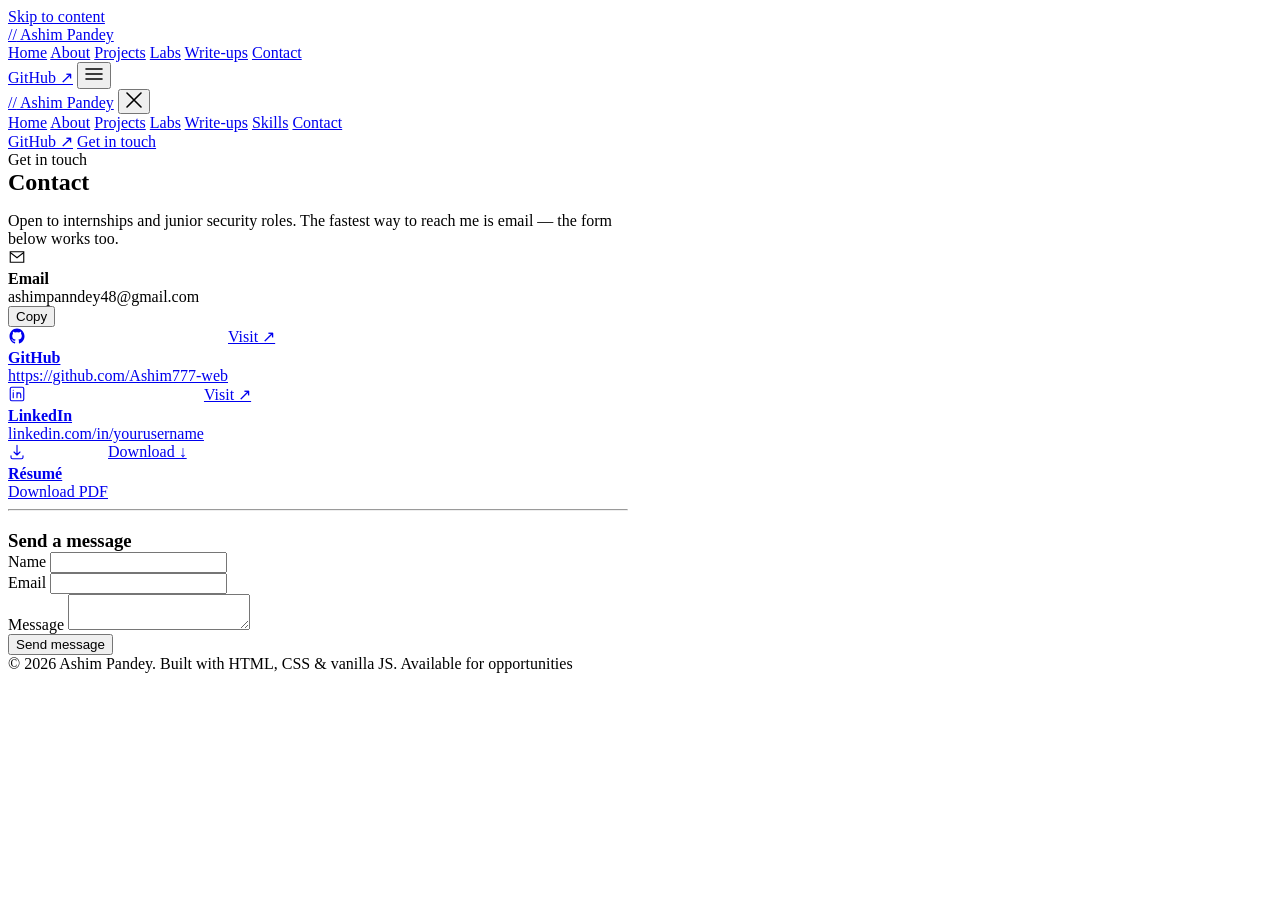
==== contact.html @ a79fdc5e "Add files via upload" ====
<!DOCTYPE html>
<html lang="en">
<head>
<meta charset="UTF-8">
<meta name="viewport" content="width=device-width, initial-scale=1.0">
<title>Contact — Ashim Pandey</title>
<meta name="description" content="Get in touch — email, GitHub, LinkedIn, or send a message directly.">
<link href="https://fonts.googleapis.com/css2?family=Inter:wght@400;500;600;700&family=JetBrains+Mono:wght@400;500;600;700&display=swap" rel="stylesheet">
<link rel="stylesheet" href="css/style.css">
</head>
<body>
<a class="skip-link" href="#main">Skip to content</a>

<header class="navbar">
  <div class="container">
    <a href="index.html" class="brand"><span class="brand-mark">//</span> Ashim Pandey</a>
    <nav class="nav-links" aria-label="Primary">
      <a href="index.html">Home</a>
      <a href="about.html">About</a>
      <a href="projects.html">Projects</a>
      <a href="labs.html">Labs</a>
      <a href="writeups.html">Write-ups</a>
      <a href="contact.html" class="active">Contact</a>
    </nav>
    <div class="nav-right">
      <a class="icon-link nav-cta-desktop" href="https://github.com/Ashim777-web" target="_blank" rel="noopener">GitHub ↗</a>
      <button class="nav-toggle" aria-label="Open menu" aria-expanded="false">
        <svg width="18" height="18" viewBox="0 0 18 18" fill="none"><path d="M1 4H17M1 9H17M1 14H17" stroke="currentColor" stroke-width="1.6" stroke-linecap="round"/></svg>
      </button>
    </div>
  </div>
</header>

<div class="mobile-menu" role="dialog" aria-modal="true" aria-label="Mobile navigation">
  <div class="mobile-menu-top">
    <a href="index.html" class="brand"><span class="brand-mark">//</span> Ashim Pandey</a>
    <button class="mobile-menu-close" aria-label="Close menu">
      <svg width="16" height="16" viewBox="0 0 16 16" fill="none"><path d="M1 1L15 15M15 1L1 15" stroke="currentColor" stroke-width="1.6" stroke-linecap="round"/></svg>
    </button>
  </div>
  <nav aria-label="Mobile primary">
    <a href="index.html">Home</a>
    <a href="about.html">About</a>
    <a href="projects.html">Projects</a>
    <a href="labs.html">Labs</a>
    <a href="writeups.html">Write-ups</a>
    <a href="skills.html">Skills</a>
    <a href="contact.html">Contact</a>
  </nav>
  <div class="mobile-menu-footer">
    <a class="btn btn-secondary btn-full" href="https://github.com/Ashim777-web" target="_blank" rel="noopener">GitHub ↗</a>
    <a class="btn btn-primary btn-full" href="contact.html">Get in touch</a>
  </div>
</div>

<main id="main">
  <section class="section" style="padding-top: var(--sp-20);">
    <div class="container" style="max-width: 620px;">
      <span class="mono-label">Get in touch</span>
      <h1 class="h1" style="margin: var(--sp-3) 0 var(--sp-8);">Contact</h1>
      <p class="body-lg" style="margin-bottom: var(--sp-10);">Open to internships and junior security roles. The fastest way to reach me is email — the form below works too.</p>

      <div class="link-card">
        <div class="link-card-left">
          <div class="link-card-icon">
            <svg width="18" height="18" viewBox="0 0 24 24" fill="none"><path d="M3 5H21V19H3V5Z" stroke="currentColor" stroke-width="1.5"/><path d="M3 6L12 13L21 6" stroke="currentColor" stroke-width="1.5"/></svg>
          </div>
          <div>
            <div style="font-weight:600;">Email</div>
            <div class="caption">ashimpanndey48@gmail.com</div>
          </div>
        </div>
        <button class="btn btn-secondary btn-sm" data-copy="ashimpandey48@gmail.com">Copy</button>
      </div>

      <a class="link-card" href="https://github.com/Ashim777-web" target="_blank" rel="noopener" style="display:flex;">
        <div class="link-card-left">
          <div class="link-card-icon">
            <svg width="18" height="18" viewBox="0 0 24 24" fill="none"><path d="M12 2C6.48 2 2 6.58 2 12.25C2 16.78 4.87 20.6 8.84 21.94C9.34 22.03 9.5 21.72 9.5 21.45V19.6C6.73 20.21 6.14 18.4 6.14 18.4C5.68 17.24 5.03 16.93 5.03 16.93C4.12 16.29 5.1 16.3 5.1 16.3C6.1 16.37 6.63 17.34 6.63 17.34C7.5 18.87 8.97 18.43 9.54 18.17C9.63 17.52 9.89 17.08 10.17 16.83C7.95 16.58 5.62 15.71 5.62 11.79C5.62 10.68 6 9.77 6.65 9.06C6.55 8.81 6.2 7.76 6.75 6.35C6.75 6.35 7.6 6.08 9.5 7.39C10.29 7.17 11.15 7.06 12 7.06C12.85 7.06 13.71 7.17 14.5 7.39C16.4 6.08 17.25 6.35 17.25 6.35C17.8 7.76 17.45 8.81 17.35 9.06C18 9.77 18.38 10.68 18.38 11.79C18.38 15.72 16.04 16.58 13.81 16.82C14.17 17.13 14.5 17.75 14.5 18.68V21.45C14.5 21.72 14.66 22.04 15.17 21.94C19.14 20.59 22 16.78 22 12.25C22 6.58 17.52 2 12 2Z" fill="currentColor"/></svg>
          </div>
          <div>
            <div style="font-weight:600;">GitHub</div>
            <div class="caption">https://github.com/Ashim777-web</div>
          </div>
        </div>
        <span class="icon-link">Visit ↗</span>
      </a>

      <a class="link-card" href="https://linkedin.com/in/yourusername" target="_blank" rel="noopener" style="display:flex;">
        <div class="link-card-left">
          <div class="link-card-icon">
            <svg width="18" height="18" viewBox="0 0 24 24" fill="none"><rect x="3" y="3" width="18" height="18" rx="2" stroke="currentColor" stroke-width="1.5"/><path d="M7 10V17M7 7V7.01M12 17V13C12 11.5 13 10.5 14.5 10.5C16 10.5 17 11.5 17 13V17M12 10V17" stroke="currentColor" stroke-width="1.5" stroke-linecap="round"/></svg>
          </div>
          <div>
            <div style="font-weight:600;">LinkedIn</div>
            <div class="caption">linkedin.com/in/yourusername</div>
          </div>
        </div>
        <span class="icon-link">Visit ↗</span>
      </a>

      <a class="link-card" href="#" style="display:flex;">
        <div class="link-card-left">
          <div class="link-card-icon">
            <svg width="18" height="18" viewBox="0 0 24 24" fill="none"><path d="M12 3V16M12 16L8 12M12 16L16 12" stroke="currentColor" stroke-width="1.5" stroke-linecap="round" stroke-linejoin="round"/><path d="M4 17V19C4 20.1 4.9 21 6 21H18C19.1 21 20 20.1 20 19V17" stroke="currentColor" stroke-width="1.5" stroke-linecap="round"/></svg>
          </div>
          <div>
            <div style="font-weight:600;">Résumé</div>
            <div class="caption">Download PDF</div>
          </div>
        </div>
        <span class="icon-link">Download ↓</span>
      </a>

      <hr class="divider">

      <h3 style="margin-bottom: var(--sp-6);">Send a message</h3>
      <form>
        <div class="field">
          <label for="name">Name</label>
          <input type="text" id="name" name="name" required>
        </div>
        <div class="field">
          <label for="email">Email</label>
          <input type="email" id="email" name="email" required>
        </div>
        <div class="field">
          <label for="message">Message</label>
          <textarea id="message" name="message" required></textarea>
        </div>
        <button type="submit" class="btn btn-primary btn-full">Send message</button>
      </form>
    </div>
  </section>
</main>

<footer class="footer">
  <div class="container">
    <div class="footer-bottom" style="border-top:none; padding-top:0;">
      <span>© 2026 Ashim Pandey. Built with HTML, CSS &amp; vanilla JS.</span>
      <span class="footer-status"><span class="dot"></span> Available for opportunities</span>
    </div>
  </div>
</footer>

<script src="js/main.js"></script>
</body>
</html>
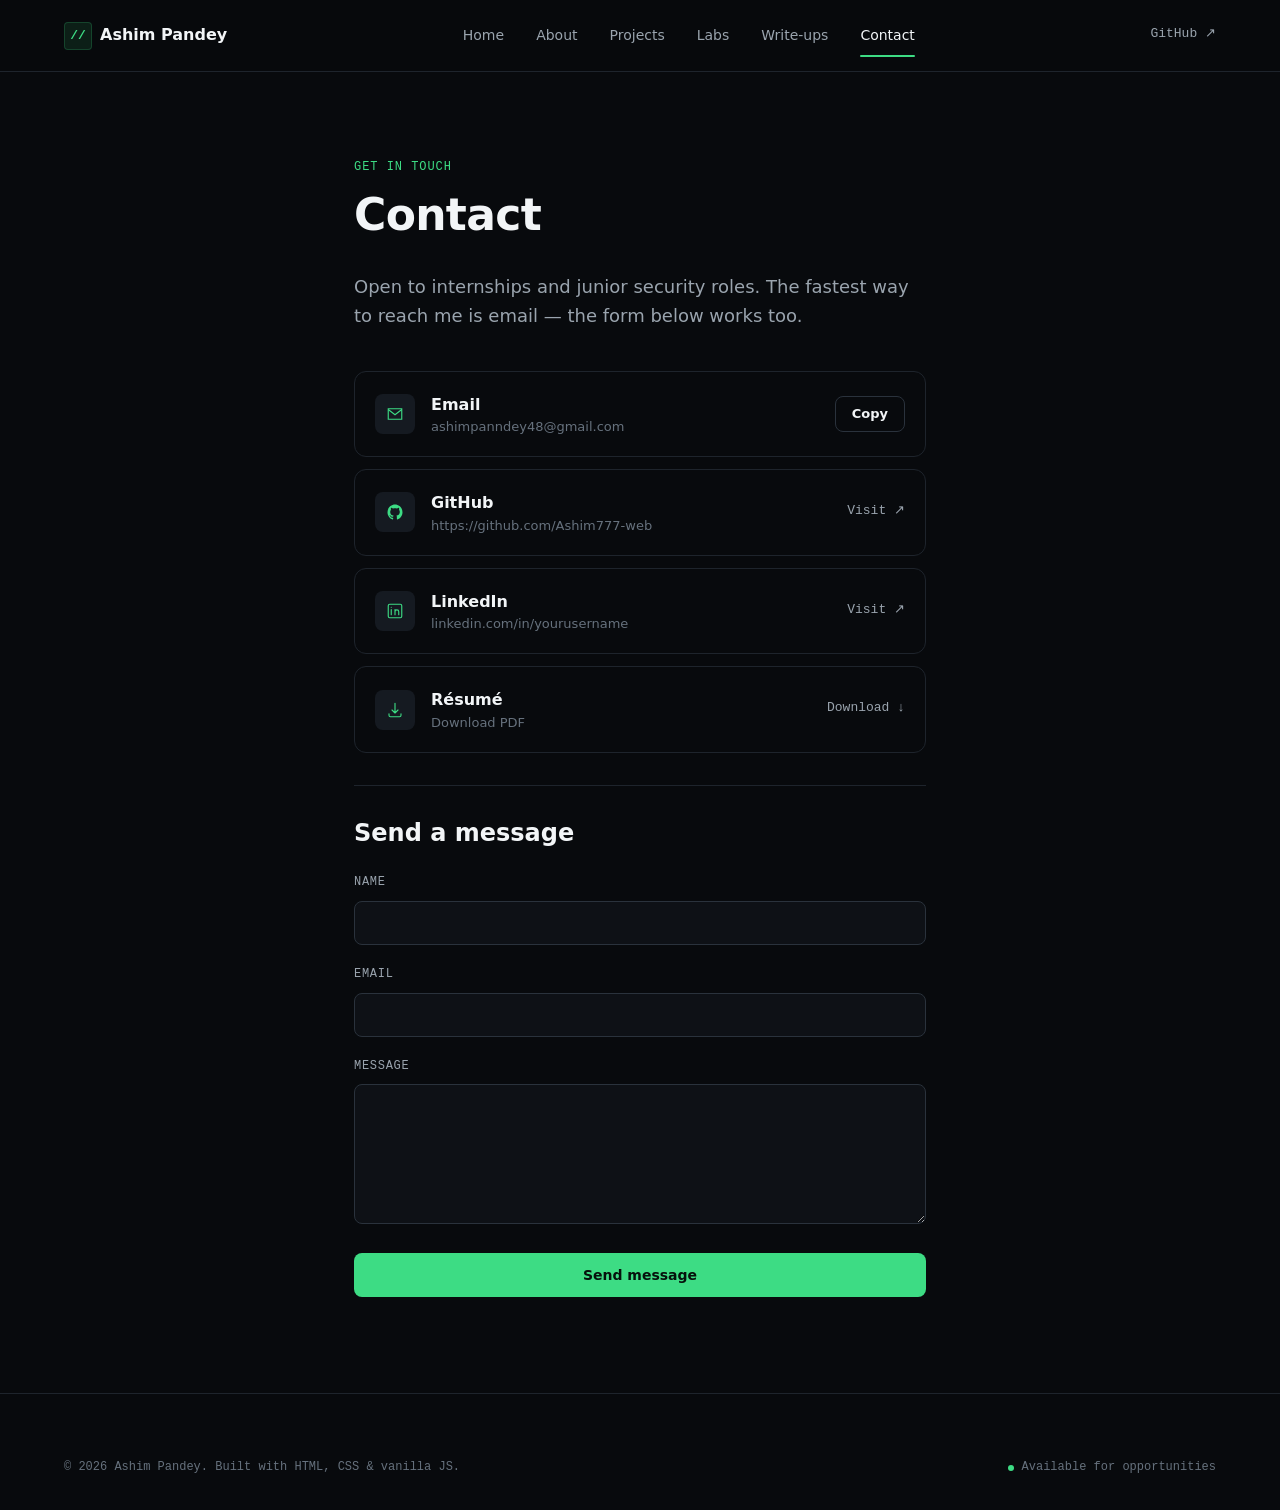
==== commit 3f75faa3: "Update contact.html" ====
--- a/contact.html
+++ b/contact.html
@@ -86,7 +86,7 @@
         <span class="icon-link">Visit ↗</span>
       </a>
 
-      <a class="link-card" href="https://linkedin.com/in/yourusername" target="_blank" rel="noopener" style="display:flex;">
+      <a class="link-card" href="https://linkedin.com/in/ashimpandey24" target="_blank" rel="noopener" style="display:flex;">
         <div class="link-card-left">
           <div class="link-card-icon">
             <svg width="18" height="18" viewBox="0 0 24 24" fill="none"><rect x="3" y="3" width="18" height="18" rx="2" stroke="currentColor" stroke-width="1.5"/><path d="M7 10V17M7 7V7.01M12 17V13C12 11.5 13 10.5 14.5 10.5C16 10.5 17 11.5 17 13V17M12 10V17" stroke="currentColor" stroke-width="1.5" stroke-linecap="round"/></svg>
--- a/css/style.css
+++ b/css/style.css
@@ -0,0 +1,1808 @@
+/* =========================================================
+   DESIGN TOKENS
+   ========================================================= */
+:root {
+  /* Color */
+  --bg-base: #080A0D;
+  --bg-surface: #0E1116;
+  --bg-elevated: #151A21;
+  --bg-overlay: rgba(10,12,16,0.8);
+
+  --text-primary: #F2F5F7;
+  --text-secondary: #9AA4AE;
+  --text-muted: #66717D;
+
+  --border-subtle: #1E242C;
+  --border-default: #2A323C;
+  --border-hover: #3C4552;
+
+  --accent-500: #3DDC84;
+  --accent-400: #5BE89A;
+  --accent-700: #1F9E5C;
+  --accent-a10: rgba(61,220,132,0.10);
+  --accent-a20: rgba(61,220,132,0.20);
+
+  --success: #3DDC84;
+  --warning: #E8B339;
+  --error: #E5484D;
+  --info: #5AB6E8;
+
+  /* Type */
+  --font-sans: 'Inter', 'Segoe UI', system-ui, sans-serif;
+  --font-mono: 'JetBrains Mono', 'IBM Plex Mono', ui-monospace, monospace;
+
+  /* Spacing */
+  --sp-1: 4px; --sp-2: 8px; --sp-3: 12px; --sp-4: 16px; --sp-5: 20px;
+  --sp-6: 24px; --sp-8: 32px; --sp-10: 40px; --sp-12: 48px;
+  --sp-16: 64px; --sp-20: 80px; --sp-24: 96px; --sp-32: 128px;
+
+  /* Radius */
+  --radius-sm: 4px; --radius-md: 8px; --radius-lg: 12px;
+  --radius-xl: 16px; --radius-full: 999px;
+
+  /* Shadow */
+  --shadow-sm: 0 1px 2px rgba(0,0,0,0.4);
+  --shadow-md: 0 4px 12px rgba(0,0,0,0.5);
+  --shadow-lg: 0 12px 32px rgba(0,0,0,0.55);
+  --shadow-glow: 0 0 0 1px var(--accent-a20), 0 0 24px rgba(61,220,132,0.12);
+
+  --ease: cubic-bezier(0.4, 0, 0.2, 1);
+  --container-max: 1200px;
+}
+
+/* =========================================================
+   RESET & BASE
+   ========================================================= */
+*, *::before, *::after { box-sizing: border-box; }
+html { scroll-behavior: smooth; }
+@media (prefers-reduced-motion: reduce) {
+  html { scroll-behavior: auto; }
+  *, *::before, *::after { animation-duration: 0.001ms !important; animation-iteration-count: 1 !important; transition-duration: 0.001ms !important; }
+}
+body {
+  margin: 0;
+  background: var(--bg-base);
+  color: var(--text-primary);
+  font-family: var(--font-sans);
+  font-size: 16px;
+  line-height: 1.65;
+  -webkit-font-smoothing: antialiased;
+}
+img { max-width: 100%; display: block; }
+a { color: inherit; text-decoration: none; }
+ul { list-style: none; margin: 0; padding: 0; }
+button { font-family: inherit; cursor: pointer; }
+h1, h2, h3, h4, p { margin: 0; }
+
+::selection { background: var(--accent-a20); color: var(--text-primary); }
+
+:focus-visible {
+  outline: 2px solid var(--accent-500);
+  outline-offset: 2px;
+  border-radius: 2px;
+}
+
+.skip-link {
+  position: absolute; left: -999px; top: 0; z-index: 200;
+  background: var(--accent-500); color: var(--bg-base);
+  padding: var(--sp-3) var(--sp-4); border-radius: var(--radius-md);
+  font-weight: 600;
+}
+.skip-link:focus { left: var(--sp-4); top: var(--sp-4); }
+
+/* =========================================================
+   TYPE SCALE
+   ========================================================= */
+.display { font-size: 64px; font-weight: 700; line-height: 1.05; letter-spacing: -0.02em; }
+h1, .h1 { font-size: 44px; font-weight: 700; line-height: 1.15; letter-spacing: -0.015em; }
+h2, .h2 { font-size: 32px; font-weight: 600; line-height: 1.2; letter-spacing: -0.01em; }
+h3, .h3 { font-size: 24px; font-weight: 600; line-height: 1.3; }
+h4, .h4 { font-size: 18px; font-weight: 600; line-height: 1.4; }
+.body-lg { font-size: 18px; line-height: 1.6; color: var(--text-secondary); }
+.body-sm { font-size: 14px; line-height: 1.6; color: var(--text-secondary); }
+.caption { font-size: 13px; font-weight: 500; line-height: 1.4; color: var(--text-muted); }
+.mono-label {
+  font-family: var(--font-mono); font-size: 12px; font-weight: 500;
+  text-transform: uppercase; letter-spacing: 0.08em; color: var(--accent-500);
+}
+code, pre, .mono { font-family: var(--font-mono); }
+
+@media (max-width: 768px) {
+  .display { font-size: 40px; }
+  h1, .h1 { font-size: 30px; }
+  h2, .h2 { font-size: 24px; }
+  h3, .h3 { font-size: 20px; }
+}
+@media (max-width: 480px) {
+  .display { font-size: 34px; }
+  h1, .h1 { font-size: 28px; }
+}
+
+/* =========================================================
+   LAYOUT
+   ========================================================= */
+.container {
+  max-width: var(--container-max);
+  margin: 0 auto;
+  padding: 0 var(--sp-6);
+}
+@media (max-width: 768px) { .container { padding: 0 var(--sp-5); } }
+
+.section { padding: var(--sp-24) 0; }
+@media (max-width: 768px) { .section { padding: var(--sp-12) 0; } }
+
+.section-head { margin-bottom: var(--sp-8); max-width: 640px; }
+.section-head .mono-label { display: inline-flex; align-items: center; gap: var(--sp-2); margin-bottom: var(--sp-3); }
+.section-head h2 { margin-bottom: var(--sp-3); }
+.section-head-row { display: flex; align-items: flex-end; justify-content: space-between; gap: var(--sp-6); flex-wrap: wrap; }
+
+.dot { width: 6px; height: 6px; border-radius: 50%; background: var(--accent-500); display: inline-block; }
+.dot.warning { background: var(--warning); }
+.dot.error { background: var(--error); }
+.dot.muted { background: var(--text-muted); }
+
+.grid-bg {
+  background-image:
+    linear-gradient(rgba(242,245,247,0.035) 1px, transparent 1px),
+    linear-gradient(90deg, rgba(242,245,247,0.035) 1px, transparent 1px);
+  background-size: 32px 32px;
+}
+
+/* =========================================================
+   NAVBAR
+   ========================================================= */
+.navbar {
+  position: sticky; top: 0; z-index: 100;
+  height: 72px; display: flex; align-items: center;
+  background: rgba(8,10,13,0.85); backdrop-filter: blur(12px);
+  border-bottom: 1px solid var(--border-subtle);
+}
+.navbar .container { display: flex; align-items: center; justify-content: space-between; width: 100%; }
+.brand { display: flex; align-items: center; gap: var(--sp-2); font-weight: 700; font-size: 16px; }
+.brand-mark {
+  width: 28px; height: 28px; border: 1px solid var(--accent-a20); border-radius: var(--radius-sm);
+  display: flex; align-items: center; justify-content: center;
+  color: var(--accent-500); font-family: var(--font-mono); font-size: 13px; font-weight: 700;
+  background: var(--accent-a10);
+}
+.nav-links { display: flex; align-items: center; gap: var(--sp-8); }
+.nav-links a {
+  font-size: 14px; color: var(--text-secondary); position: relative; padding: var(--sp-2) 0;
+  transition: color 150ms var(--ease);
+}
+.nav-links a:hover { color: var(--text-primary); }
+.nav-links a.active { color: var(--text-primary); }
+.nav-links a.active::after {
+  content: ""; position: absolute; left: 0; bottom: -2px; width: 100%; height: 2px;
+  background: var(--accent-500); border-radius: 2px;
+}
+.nav-right { display: flex; align-items: center; gap: var(--sp-4); }
+.nav-toggle { display: none; }
+
+@media (max-width: 900px) {
+  .nav-links { display: none; }
+  .nav-toggle {
+    display: flex; align-items: center; justify-content: center;
+    width: 40px; height: 40px; background: none; border: 1px solid var(--border-subtle);
+    border-radius: var(--radius-md); color: var(--text-primary);
+  }
+  .nav-cta-desktop { display: none; }
+}
+
+.mobile-menu {
+  position: fixed; inset: 0; z-index: 150; background: var(--bg-base);
+  display: none; flex-direction: column; padding: var(--sp-6);
+}
+.mobile-menu.open { display: flex; }
+.mobile-menu-top { display: flex; justify-content: space-between; align-items: center; margin-bottom: var(--sp-10); height: 40px; }
+.mobile-menu-close { background: none; border: 1px solid var(--border-subtle); border-radius: var(--radius-md); width: 40px; height: 40px; color: var(--text-primary); }
+.mobile-menu a {
+  display: block; font-size: 24px; font-weight: 600; padding: var(--sp-4) 0;
+  border-bottom: 1px solid var(--border-subtle); color: var(--text-primary);
+}
+.mobile-menu-footer { margin-top: auto; display: flex; flex-direction: column; gap: var(--sp-4); padding-top: var(--sp-6); }
+
+/* =========================================================
+   BUTTONS
+   ========================================================= */
+.btn {
+  display: inline-flex; align-items: center; justify-content: center; gap: var(--sp-2);
+  height: 44px; padding: 0 var(--sp-6); border-radius: var(--radius-md);
+  font-size: 14px; font-weight: 600; border: 1px solid transparent;
+  transition: all 150ms var(--ease); white-space: nowrap;
+}
+.btn:active { transform: scale(0.98); }
+.btn-primary { background: var(--accent-500); color: #06110C; }
+.btn-primary:hover { background: var(--accent-400); box-shadow: var(--shadow-glow); }
+.btn-secondary { background: transparent; border-color: var(--border-default); color: var(--text-primary); }
+.btn-secondary:hover { border-color: var(--border-hover); background: var(--bg-elevated); }
+.btn-ghost { background: none; color: var(--text-secondary); height: auto; padding: 0; border-radius: 0; }
+.btn-ghost:hover { color: var(--text-primary); }
+.btn-sm { height: 36px; padding: 0 var(--sp-4); font-size: 13px; }
+.btn-lg { height: 52px; padding: 0 var(--sp-8); font-size: 15px; }
+.btn-full { width: 100%; }
+.btn[disabled] { opacity: 0.4; pointer-events: none; }
+
+.icon-link { display: inline-flex; align-items: center; gap: var(--sp-2); font-family: var(--font-mono); font-size: 13px; color: var(--text-secondary); border-bottom: 1px solid transparent; padding-bottom: 2px; transition: all 150ms var(--ease); }
+.icon-link:hover { color: var(--accent-500); border-color: var(--accent-a20); }
+
+/* =========================================================
+   CARDS
+   ========================================================= */
+.card {
+  background: var(--bg-surface); border: 1px solid var(--border-subtle);
+  border-radius: var(--radius-lg); padding: var(--sp-6);
+  transition: transform 180ms var(--ease), border-color 180ms var(--ease), box-shadow 180ms var(--ease);
+  display: flex; flex-direction: column; height: 100%;
+}
+.card:hover { transform: translateY(-2px); border-color: var(--accent-a20); box-shadow: var(--shadow-md); }
+.card-top-row { display: flex; align-items: center; justify-content: space-between; margin-bottom: var(--sp-3); gap: var(--sp-3); }
+.card h3 { margin-bottom: var(--sp-2); }
+.card-desc { color: var(--text-secondary); font-size: 14px; line-height: 1.6; margin-bottom: var(--sp-4); flex-grow: 1; }
+.card-footer { border-top: 1px solid var(--border-subtle); padding-top: var(--sp-4); margin-top: auto; display: flex; align-items: center; justify-content: space-between; gap: var(--sp-3); flex-wrap: wrap; }
+.card-tags { display: flex; flex-wrap: wrap; gap: var(--sp-2); margin-bottom: var(--sp-2); }
+.card-links { display: flex; gap: var(--sp-4); }
+
+.tag {
+  font-family: var(--font-mono); font-size: 11px; text-transform: uppercase; letter-spacing: 0.04em;
+  color: var(--text-secondary); background: var(--bg-elevated); border: 1px solid var(--border-subtle);
+  border-radius: var(--radius-sm); padding: 3px 8px;
+}
+
+.badge {
+  font-family: var(--font-mono); font-size: 11px; font-weight: 600; text-transform: uppercase; letter-spacing: 0.04em;
+  border-radius: var(--radius-full); padding: 4px 10px; display: inline-flex; align-items: center; gap: 6px;
+  white-space: nowrap;
+}
+.badge::before { content: ""; width: 6px; height: 6px; border-radius: 50%; background: currentColor; }
+.badge-completed { color: var(--success); background: rgba(61,220,132,0.1); }
+.badge-progress { color: var(--warning); background: rgba(232,179,57,0.1); }
+.badge-planned { color: var(--text-muted); background: rgba(102,113,125,0.1); }
+.badge-archived { color: var(--text-muted); background: rgba(102,113,125,0.08); }
+
+.badge-severity-low { color: var(--info); background: rgba(90,182,232,0.1); }
+.badge-severity-med { color: var(--warning); background: rgba(232,179,57,0.1); }
+.badge-severity-high { color: var(--error); background: rgba(229,72,77,0.1); }
+.badge-severity-critical { color: #FF7A80; background: rgba(198,71,76,0.15); }
+
+.grid-3 { display: grid; grid-template-columns: repeat(3, 1fr); gap: var(--sp-6); }
+.grid-4 { display: grid; grid-template-columns: repeat(4, 1fr); gap: var(--sp-6); }
+.grid-2 { display: grid; grid-template-columns: repeat(2, 1fr); gap: var(--sp-6); }
+@media (max-width: 1024px) { .grid-4 { grid-template-columns: repeat(2, 1fr); } .grid-3 { grid-template-columns: repeat(2, 1fr); } }
+@media (max-width: 640px) { .grid-4, .grid-3, .grid-2 { grid-template-columns: 1fr; } }
+
+/* =========================================================
+   FILTERS
+   ========================================================= */
+.filter-bar {
+  display: flex; gap: var(--sp-3); flex-wrap: wrap; margin-bottom: var(--sp-8);
+  overflow-x: auto; padding-bottom: var(--sp-2);
+}
+.filter-pill {
+  background: var(--bg-surface); border: 1px solid var(--border-subtle); color: var(--text-secondary);
+  border-radius: var(--radius-full); padding: var(--sp-2) var(--sp-4); font-size: 13px; font-weight: 500;
+  white-space: nowrap; transition: all 150ms var(--ease); flex-shrink: 0;
+}
+.filter-pill:hover { border-color: var(--border-hover); color: var(--text-primary); }
+.filter-pill.active { background: var(--accent-a10); border-color: var(--accent-a20); color: var(--accent-500); }
+
+.fade-item { transition: opacity 150ms var(--ease); }
+.fade-item.hidden { display: none; }
+
+/* =========================================================
+   TERMINAL / CODE
+   ========================================================= */
+.terminal {
+  background: var(--bg-base); border: 1px solid var(--border-subtle); border-radius: var(--radius-lg);
+  overflow: hidden; font-family: var(--font-mono); font-size: 13px;
+}
+.terminal-bar {
+  background: var(--bg-elevated); padding: var(--sp-3) var(--sp-4); display: flex; align-items: center; gap: var(--sp-2);
+  border-bottom: 1px solid var(--border-subtle);
+}
+.terminal-dot { width: 8px; height: 8px; border-radius: 50%; background: var(--border-hover); }
+.terminal-title { margin-left: var(--sp-2); color: var(--text-muted); font-size: 12px; }
+.terminal-body { padding: var(--sp-5); color: var(--text-secondary); line-height: 1.8; min-height: 120px; }
+.terminal-prompt { color: var(--accent-500); }
+.terminal-cursor { display: inline-block; width: 7px; height: 14px; background: var(--accent-500); vertical-align: middle; animation: blink 1s step-end infinite; }
+@keyframes blink { 50% { opacity: 0; } }
+
+.code-block { background: var(--bg-elevated); border: 1px solid var(--border-subtle); border-radius: var(--radius-md); overflow: hidden; margin: var(--sp-6) 0; }
+.code-block-head { display: flex; justify-content: space-between; align-items: center; padding: var(--sp-2) var(--sp-4); border-bottom: 1px solid var(--border-subtle); }
+.code-block pre { margin: 0; padding: var(--sp-5); overflow-x: auto; font-size: 13px; line-height: 1.7; color: var(--text-secondary); }
+.copy-btn { background: none; border: none; color: var(--text-muted); font-size: 12px; font-family: var(--font-mono); }
+.copy-btn:hover { color: var(--accent-500); }
+
+/* =========================================================
+   PANELS / STATUS PANEL (hero)
+   ========================================================= */
+.panel {
+  background: var(--bg-surface); border: 1px solid var(--border-subtle); border-radius: var(--radius-xl);
+  padding: var(--sp-6); position: relative; box-shadow: var(--shadow-lg);
+}
+.panel-bracket { position: absolute; width: 16px; height: 16px; border-color: var(--accent-a20); }
+.panel-bracket.tl { top: -1px; left: -1px; border-top: 2px solid; border-left: 2px solid; border-top-left-radius: var(--radius-xl); }
+.panel-bracket.br { bottom: -1px; right: -1px; border-bottom: 2px solid; border-right: 2px solid; border-bottom-right-radius: var(--radius-xl); }
+.status-row { display: flex; justify-content: space-between; align-items: center; padding: var(--sp-3) 0; border-bottom: 1px solid var(--border-subtle); font-family: var(--font-mono); font-size: 13px; }
+.status-row:last-child { border-bottom: none; }
+.status-row .label { color: var(--text-muted); }
+.status-row .value { color: var(--text-primary); }
+.status-row .value.ok { color: var(--success); }
+
+/* =========================================================
+   TIMELINE
+   ========================================================= */
+.timeline { display: flex; justify-content: space-between; position: relative; margin-top: var(--sp-16); }
+.timeline::before { content: ""; position: absolute; top: 6px; left: 0; right: 0; height: 1px; background: var(--border-default); }
+.timeline-item { flex: 1; text-align: center; position: relative; padding: 0 var(--sp-3); }
+.timeline-node { width: 13px; height: 13px; border-radius: 50%; background: var(--bg-base); border: 2px solid var(--border-hover); margin: 0 auto var(--sp-5); position: relative; z-index: 2; }
+.timeline-item.active .timeline-node { background: var(--accent-500); border-color: var(--accent-500); box-shadow: 0 0 0 6px var(--accent-a10); }
+.timeline-item.future .timeline-node { border-style: dashed; }
+.timeline-item.future .timeline-title, .timeline-item.future .timeline-desc { color: var(--text-muted); }
+.timeline-title { font-size: 15px; font-weight: 600; margin-bottom: var(--sp-1); }
+.timeline-desc { font-size: 13px; color: var(--text-secondary); }
+@media (max-width: 768px) {
+  .timeline { flex-direction: column; align-items: flex-start; gap: var(--sp-8); padding-left: var(--sp-5); }
+  .timeline::before { top: 0; bottom: 0; left: 6px; right: auto; width: 1px; height: auto; }
+  .timeline-item { text-align: left; display: flex; align-items: flex-start; gap: var(--sp-4); padding: 0; }
+  .timeline-node { margin: 4px 0 0 -25px; flex-shrink: 0; }
+}
+
+/* =========================================================
+   FOOTER
+   ========================================================= */
+.footer { border-top: 1px solid var(--border-subtle); padding: var(--sp-16) 0 var(--sp-8); }
+.footer-grid { display: grid; grid-template-columns: 1.5fr 1fr 1fr 1fr; gap: var(--sp-8); margin-bottom: var(--sp-12); }
+.footer-col h4 { margin-bottom: var(--sp-4); font-size: 14px; }
+.footer-col a { display: block; color: var(--text-secondary); font-size: 14px; padding: var(--sp-1) 0; }
+.footer-col a:hover { color: var(--accent-500); }
+.footer-bottom { display: flex; justify-content: space-between; align-items: center; padding-top: var(--sp-6); border-top: 1px solid var(--border-subtle); font-family: var(--font-mono); font-size: 12px; color: var(--text-muted); flex-wrap: wrap; gap: var(--sp-3); }
+.footer-status { display: flex; align-items: center; gap: var(--sp-2); }
+@media (max-width: 768px) { .footer-grid { grid-template-columns: 1fr 1fr; } }
+@media (max-width: 480px) { .footer-grid { grid-template-columns: 1fr; gap: var(--sp-6); } }
+
+/* =========================================================
+   FORMS
+   ========================================================= */
+.field { margin-bottom: var(--sp-5); }
+.field label { display: block; font-family: var(--font-mono); font-size: 12px; text-transform: uppercase; letter-spacing: 0.06em; color: var(--text-secondary); margin-bottom: var(--sp-2); }
+.field input, .field textarea {
+  width: 100%; background: var(--bg-surface); border: 1px solid var(--border-default);
+  border-radius: var(--radius-md); padding: var(--sp-3) var(--sp-4); color: var(--text-primary);
+  font-family: var(--font-sans); font-size: 15px; transition: border-color 150ms var(--ease);
+}
+.field textarea { min-height: 140px; resize: vertical; }
+.field input:focus, .field textarea:focus { outline: none; border-color: var(--accent-500); box-shadow: 0 0 0 3px var(--accent-a10); }
+
+.link-card { display: flex; align-items: center; justify-content: space-between; padding: var(--sp-5); border: 1px solid var(--border-subtle); border-radius: var(--radius-lg); margin-bottom: var(--sp-3); transition: all 150ms var(--ease); }
+.link-card:hover { border-color: var(--accent-a20); background: var(--bg-surface); }
+.link-card-left { display: flex; align-items: center; gap: var(--sp-4); }
+.link-card-icon { width: 40px; height: 40px; border-radius: var(--radius-md); background: var(--bg-elevated); display: flex; align-items: center; justify-content: center; color: var(--accent-500); flex-shrink: 0; }
+
+/* =========================================================
+   MISC
+   ========================================================= */
+.reveal { opacity: 0; transform: translateY(8px); transition: opacity 300ms var(--ease), transform 300ms var(--ease); }
+.reveal.in { opacity: 1; transform: translateY(0); }
+
+.chip-context {
+  position: relative;
+}
+.chip-context .tooltip {
+  position: absolute; bottom: calc(100% + 8px); left: 0; z-index: 10;
+  background: var(--bg-elevated); border: 1px solid var(--border-default); border-radius: var(--radius-md);
+  padding: var(--sp-3); font-size: 12px; color: var(--text-secondary); width: 220px;
+  opacity: 0; visibility: hidden; transform: translateY(4px); transition: all 150ms var(--ease);
+  box-shadow: var(--shadow-md);
+}
+.chip-context:hover .tooltip, .chip-context:focus-within .tooltip { opacity: 1; visibility: visible; transform: translateY(0); }
+
+.reading-progress { position: fixed; top: 0; left: 0; height: 2px; background: var(--accent-500); z-index: 200; width: 0%; }
+
+.divider { border: none; border-top: 1px solid var(--border-subtle); margin: var(--sp-8) 0; }
+
+.contact-banner {
+  background: var(--bg-surface); border: 1px solid var(--border-subtle); border-radius: var(--radius-xl);
+  padding: var(--sp-16) var(--sp-8); text-align: center;
+}
+.contact-banner h2 { margin-bottom: var(--sp-3); }
+.contact-banner p { max-width: 480px; margin: 0 auto var(--sp-8); }
+.contact-banner .actions { display: flex; gap: var(--sp-4); justify-content: center; flex-wrap: wrap; }
+
+.page-hero { padding: var(--sp-20) 0 var(--sp-12); }
+.page-hero .mono-label { display: block; margin-bottom: var(--sp-4); }
+.page-hero p { max-width: 640px; margin-top: var(--sp-4); }
+
+.two-col { display: grid; grid-template-columns: 2fr 1fr; gap: var(--sp-12); align-items: start; }
+@media (max-width: 900px) { .two-col { grid-template-columns: 1fr; } }
+.sidebar-card { background: var(--bg-surface); border: 1px solid var(--border-subtle); border-radius: var(--radius-lg); padding: var(--sp-6); position: sticky; top: 96px; }
+.sidebar-card + .sidebar-card { margin-top: var(--sp-4); }
+.sidebar-card h4 { margin-bottom: var(--sp-4); }
+.fact-row { display: flex; justify-content: space-between; padding: var(--sp-2) 0; font-size: 14px; border-bottom: 1px solid var(--border-subtle); }
+.fact-row:last-child { border-bottom: none; }
+.fact-row .label { color: var(--text-muted); }
+
+.callout { border-left: 3px solid var(--accent-500); background: var(--bg-surface); border-radius: 0 var(--radius-md) var(--radius-md) 0; padding: var(--sp-5); margin: var(--sp-6) 0; }
+.callout.warning { border-color: var(--warning); }
+.callout.error { border-color: var(--error); }
+.callout h4 { margin-bottom: var(--sp-2); }
+.callout p { color: var(--text-secondary); font-size: 14px; margin: 0; }
+
+.article-body { max-width: 720px; }
+.article-body p { color: var(--text-secondary); margin-bottom: var(--sp-5); font-size: 16px; line-height: 1.75; }
+.article-body h2 { margin-top: var(--sp-10); margin-bottom: var(--sp-4); }
+.article-body h3 { margin-top: var(--sp-8); margin-bottom: var(--sp-3); }
+.article-body img { border-radius: var(--radius-md); border: 1px solid var(--border-subtle); margin: var(--sp-6) 0; }
+.article-body figcaption { font-size: 13px; color: var(--text-muted); text-align: center; margin-top: var(--sp-2); font-family: var(--font-mono); }
+.article-body ul, .article-body ol { color: var(--text-secondary); padding-left: var(--sp-6); margin-bottom: var(--sp-5); }
+.article-body li { margin-bottom: var(--sp-2); }
+
+.toc { position: sticky; top: 96px; }
+.toc-title { font-family: var(--font-mono); font-size: 12px; text-transform: uppercase; letter-spacing: 0.06em; color: var(--text-muted); margin-bottom: var(--sp-3); }
+.toc a { display: block; font-size: 13px; color: var(--text-secondary); padding: var(--sp-1) 0 var(--sp-1) var(--sp-3); border-left: 1px solid var(--border-subtle); }
+.toc a:hover, .toc a.active { color: var(--accent-500); border-color: var(--accent-500); }
+
+.empty-state { text-align: center; padding: var(--sp-24) var(--sp-6); color: var(--text-muted); font-family: var(--font-mono); font-size: 14px; }
+
+.skill-group { margin-bottom: var(--sp-12); }
+.skill-group h3 { margin-bottom: var(--sp-5); }
+.skill-grid { display: flex; flex-wrap: wrap; gap: var(--sp-3); }
+.skill-chip {
+  position: relative; background: var(--bg-surface); border: 1px solid var(--border-subtle);
+  border-radius: var(--radius-full); padding: var(--sp-2) var(--sp-4); font-size: 14px; cursor: default;
+  display: flex; align-items: center; gap: var(--sp-2); transition: border-color 150ms var(--ease);
+}
+.skill-chip:hover { border-color: var(--accent-a20); }
+.legend { display: flex; gap: var(--sp-6); flex-wrap: wrap; margin-bottom: var(--sp-12); font-family: var(--font-mono); font-size: 12px; color: var(--text-muted); }
+.legend span { display: flex; align-items: center; gap: 6px; }
+
+/* =========================================
+   PROJECTS - COMING SOON
+   ========================================= */
+
+.projects-coming-soon {
+    max-width: 1200px;
+    margin: 70px auto 100px;
+    padding: 0 30px;
+}
+
+.coming-soon-card {
+    position: relative;
+    min-height: 360px;
+
+    display: flex;
+    flex-direction: column;
+    align-items: center;
+    justify-content: center;
+
+    padding: 60px 30px;
+
+    background: #0d1014;
+    border: 1px solid #20262e;
+    border-radius: 14px;
+
+    text-align: center;
+    overflow: hidden;
+
+    box-sizing: border-box;
+}
+
+/* Background grid */
+.coming-soon-card::before {
+    content: "";
+    position: absolute;
+    inset: 0;
+
+    background-image:
+        linear-gradient(
+            rgba(0, 255, 140, 0.025) 1px,
+            transparent 1px
+        ),
+        linear-gradient(
+            90deg,
+            rgba(0, 255, 140, 0.025) 1px,
+            transparent 1px
+        );
+
+    background-size: 35px 35px;
+
+    pointer-events: none;
+}
+
+/* Green glow */
+.coming-soon-card::after {
+    content: "";
+    position: absolute;
+
+    width: 300px;
+    height: 300px;
+
+    background: rgba(0, 255, 140, 0.04);
+
+    border-radius: 50%;
+
+    filter: blur(80px);
+
+    pointer-events: none;
+
+    animation: glowMove 5s ease-in-out infinite;
+}
+
+/* Icon */
+.coming-soon-icon {
+    position: relative;
+    z-index: 2;
+
+    width: 58px;
+    height: 58px;
+
+    display: flex;
+    align-items: center;
+    justify-content: center;
+
+    margin-bottom: 25px;
+
+    border: 1px solid rgba(0, 255, 140, 0.3);
+    border-radius: 12px;
+
+    background: rgba(0, 255, 140, 0.03);
+
+    animation: iconPulse 2s ease-in-out infinite;
+}
+
+.coming-soon-icon span {
+    width: 11px;
+    height: 11px;
+
+    border-radius: 50%;
+
+    background: #00ff8c;
+
+    box-shadow:
+        0 0 10px #00ff8c,
+        0 0 25px rgba(0, 255, 140, 0.7);
+
+    animation: dotPulse 1.5s ease-in-out infinite;
+}
+
+/* PROJECTS label */
+.coming-soon-label {
+    position: relative;
+    z-index: 2;
+
+    margin-bottom: 12px;
+
+    color: #00ff8c;
+
+    font-family: monospace;
+    font-size: 12px;
+    font-weight: 600;
+
+    letter-spacing: 3px;
+}
+
+/* Coming soon text */
+.coming-soon-card h2 {
+    position: relative;
+    z-index: 2;
+
+    margin: 0;
+
+    color: #f1f5f9;
+
+    font-size: clamp(32px, 5vw, 52px);
+    font-weight: 700;
+
+    letter-spacing: 2px;
+
+    text-shadow:
+        0 0 15px rgba(0, 255, 140, 0.12);
+}
+
+/* Blinking cursor */
+.cursor {
+    color: #00ff8c;
+
+    animation: cursorBlink 1s steps(1) infinite;
+}
+
+/* Description */
+.coming-soon-card p {
+    position: relative;
+    z-index: 2;
+
+    max-width: 600px;
+
+    margin: 18px auto 28px;
+
+    color: #8fa3b8;
+
+    font-size: 16px;
+
+    line-height: 1.7;
+}
+
+/* Terminal status */
+.terminal-status {
+    position: relative;
+    z-index: 2;
+
+    display: inline-flex;
+    align-items: center;
+
+    gap: 9px;
+
+    padding: 11px 16px;
+
+    background: #090c0f;
+
+    border: 1px solid #202c32;
+    border-radius: 6px;
+
+    color: #718096;
+
+    font-family: monospace;
+    font-size: 11px;
+
+    letter-spacing: 1px;
+}
+
+.status-dot {
+    width: 7px;
+    height: 7px;
+
+    border-radius: 50%;
+
+    background: #00ff8c;
+
+    box-shadow: 0 0 8px #00ff8c;
+
+    animation: statusBlink 1.5s ease-in-out infinite;
+}
+
+.dots {
+    animation: dotsBlink 1.5s steps(4, end) infinite;
+}
+
+/* =========================================
+   ANIMATIONS
+   ========================================= */
+
+@keyframes cursorBlink {
+    0%,
+    45% {
+        opacity: 1;
+    }
+
+    46%,
+    100% {
+        opacity: 0;
+    }
+}
+
+@keyframes dotPulse {
+    0%,
+    100% {
+        transform: scale(0.8);
+        opacity: 0.6;
+    }
+
+    50% {
+        transform: scale(1.2);
+        opacity: 1;
+    }
+}
+
+@keyframes iconPulse {
+    0%,
+    100% {
+        box-shadow: 0 0 0 rgba(0, 255, 140, 0);
+    }
+
+    50% {
+        box-shadow: 0 0 30px rgba(0, 255, 140, 0.1);
+    }
+}
+
+@keyframes statusBlink {
+    0%,
+    100% {
+        opacity: 0.4;
+    }
+
+    50% {
+        opacity: 1;
+    }
+}
+
+@keyframes dotsBlink {
+    0% {
+        opacity: 0;
+    }
+
+    30% {
+        opacity: 1;
+    }
+
+    60% {
+        opacity: 0.4;
+    }
+
+    100% {
+        opacity: 0;
+    }
+}
+
+@keyframes glowMove {
+    0%,
+    100% {
+        transform: translate(-100px, -30px);
+    }
+
+    50% {
+        transform: translate(100px, 30px);
+    }
+}
+
+/* Mobile */
+@media (max-width: 700px) {
+    .projects-coming-soon {
+        margin-top: 40px;
+        padding: 0 15px;
+    }
+
+    .coming-soon-card {
+        min-height: 320px;
+        padding: 40px 20px;
+    }
+
+    .coming-soon-card p {
+        font-size: 14px;
+    }
+}
+/* =========================================
+   LABS - COMING SOON
+   ========================================= */
+
+.labs-coming-soon {
+    max-width: 1200px;
+    margin: 70px auto 100px;
+    padding: 0 30px;
+}
+
+.labs-coming-soon .coming-soon-card {
+    position: relative;
+    min-height: 360px;
+
+    display: flex;
+    flex-direction: column;
+    align-items: center;
+    justify-content: center;
+
+    padding: 60px 30px;
+
+    background: #0d1014;
+    border: 1px solid #20262e;
+    border-radius: 14px;
+
+    text-align: center;
+    overflow: hidden;
+}
+
+.labs-coming-soon .coming-soon-card::before {
+    content: "";
+    position: absolute;
+    inset: 0;
+
+    background-image:
+        linear-gradient(
+            rgba(0, 255, 140, 0.025) 1px,
+            transparent 1px
+        ),
+        linear-gradient(
+            90deg,
+            rgba(0, 255, 140, 0.025) 1px,
+            transparent 1px
+        );
+
+    background-size: 35px 35px;
+
+    pointer-events: none;
+}
+
+.labs-coming-soon .coming-soon-card::after {
+    content: "";
+    position: absolute;
+
+    width: 300px;
+    height: 300px;
+
+    background: rgba(0, 255, 140, 0.04);
+
+    border-radius: 50%;
+
+    filter: blur(80px);
+
+    pointer-events: none;
+
+    animation: labsGlowMove 5s ease-in-out infinite;
+}
+
+/* Icon */
+
+.labs-coming-soon .coming-soon-icon {
+    position: relative;
+    z-index: 2;
+
+    width: 58px;
+    height: 58px;
+
+    display: flex;
+    align-items: center;
+    justify-content: center;
+
+    margin-bottom: 25px;
+
+    border: 1px solid rgba(0, 255, 140, 0.3);
+    border-radius: 12px;
+
+    background: rgba(0, 255, 140, 0.03);
+
+    animation: labsIconPulse 2s ease-in-out infinite;
+}
+
+.labs-coming-soon .coming-soon-icon span {
+    width: 11px;
+    height: 11px;
+
+    border-radius: 50%;
+
+    background: #00ff8c;
+
+    box-shadow:
+        0 0 10px #00ff8c,
+        0 0 25px rgba(0, 255, 140, 0.7);
+
+    animation: labsDotPulse 1.5s ease-in-out infinite;
+}
+
+/* Label */
+
+.labs-coming-soon .coming-soon-label {
+    position: relative;
+    z-index: 2;
+
+    margin-bottom: 12px;
+
+    color: #00ff8c;
+
+    font-family: monospace;
+    font-size: 12px;
+    font-weight: 600;
+
+    letter-spacing: 3px;
+}
+
+/* Heading */
+
+.labs-coming-soon .coming-soon-card h2 {
+    position: relative;
+    z-index: 2;
+
+    margin: 0;
+
+    color: #f1f5f9;
+
+    font-size: clamp(32px, 5vw, 52px);
+    font-weight: 700;
+
+    letter-spacing: 2px;
+
+    text-shadow:
+        0 0 15px rgba(0, 255, 140, 0.12);
+}
+
+/* Cursor */
+
+.labs-coming-soon .cursor {
+    color: #00ff8c;
+
+    animation: labsCursorBlink 1s steps(1) infinite;
+}
+
+/* Description */
+
+.labs-coming-soon .coming-soon-card p {
+    position: relative;
+    z-index: 2;
+
+    max-width: 620px;
+
+    margin: 18px auto 28px;
+
+    color: #8fa3b8;
+
+    font-size: 16px;
+
+    line-height: 1.7;
+}
+
+/* Status */
+
+.labs-coming-soon .terminal-status {
+    position: relative;
+    z-index: 2;
+
+    display: inline-flex;
+    align-items: center;
+
+    gap: 9px;
+
+    padding: 11px 16px;
+
+    background: #090c0f;
+
+    border: 1px solid #202c32;
+    border-radius: 6px;
+
+    color: #718096;
+
+    font-family: monospace;
+    font-size: 11px;
+
+    letter-spacing: 1px;
+}
+
+.labs-coming-soon .status-dot {
+    width: 7px;
+    height: 7px;
+
+    border-radius: 50%;
+
+    background: #00ff8c;
+
+    box-shadow: 0 0 8px #00ff8c;
+
+    animation: labsStatusBlink 1.5s ease-in-out infinite;
+}
+
+.labs-coming-soon .dots {
+    animation: labsDotsBlink 1.5s steps(4, end) infinite;
+}
+
+/* =========================================
+   LABS ANIMATIONS
+   ========================================= */
+
+@keyframes labsCursorBlink {
+    0%,
+    45% {
+        opacity: 1;
+    }
+
+    46%,
+    100% {
+        opacity: 0;
+    }
+}
+
+@keyframes labsDotPulse {
+    0%,
+    100% {
+        transform: scale(0.8);
+        opacity: 0.6;
+    }
+
+    50% {
+        transform: scale(1.2);
+        opacity: 1;
+    }
+}
+
+@keyframes labsIconPulse {
+    0%,
+    100% {
+        box-shadow: 0 0 0 rgba(0, 255, 140, 0);
+    }
+
+    50% {
+        box-shadow: 0 0 30px rgba(0, 255, 140, 0.1);
+    }
+}
+
+@keyframes labsStatusBlink {
+    0%,
+    100% {
+        opacity: 0.4;
+    }
+
+    50% {
+        opacity: 1;
+    }
+}
+
+@keyframes labsDotsBlink {
+    0% {
+        opacity: 0;
+    }
+
+    30% {
+        opacity: 1;
+    }
+
+    60% {
+        opacity: 0.4;
+    }
+
+    100% {
+        opacity: 0;
+    }
+}
+
+@keyframes labsGlowMove {
+    0%,
+    100% {
+        transform: translate(-100px, -30px);
+    }
+
+    50% {
+        transform: translate(100px, 30px);
+    }
+}
+
+/* Mobile */
+
+@media (max-width: 700px) {
+
+    .labs-coming-soon {
+        margin-top: 40px;
+        padding: 0 15px;
+    }
+
+    .labs-coming-soon .coming-soon-card {
+        min-height: 320px;
+        padding: 40px 20px;
+    }
+
+    .labs-coming-soon .coming-soon-card p {
+        font-size: 14px;
+    }
+}
+/* =========================================
+   HOME - FEATURED PROJECTS COMING SOON
+   ========================================= */
+
+.home-coming-soon {
+    width: 100%;
+    margin-top: 35px;
+    margin-bottom: 80px;
+}
+
+.home-coming-soon .coming-soon-card {
+    position: relative;
+
+    min-height: 300px;
+
+    display: flex;
+    flex-direction: column;
+    align-items: center;
+    justify-content: center;
+
+    padding: 50px 30px;
+
+    background: #0d1014;
+
+    border: 1px solid #20262e;
+    border-radius: 14px;
+
+    text-align: center;
+
+    overflow: hidden;
+}
+
+/* Background grid */
+
+.home-coming-soon .coming-soon-card::before {
+    content: "";
+
+    position: absolute;
+    inset: 0;
+
+    background-image:
+        linear-gradient(
+            rgba(0, 255, 140, 0.025) 1px,
+            transparent 1px
+        ),
+        linear-gradient(
+            90deg,
+            rgba(0, 255, 140, 0.025) 1px,
+            transparent 1px
+        );
+
+    background-size: 35px 35px;
+
+    pointer-events: none;
+}
+
+/* Glow */
+
+.home-coming-soon .coming-soon-card::after {
+    content: "";
+
+    position: absolute;
+
+    width: 280px;
+    height: 280px;
+
+    background: rgba(0, 255, 140, 0.04);
+
+    border-radius: 50%;
+
+    filter: blur(80px);
+
+    pointer-events: none;
+
+    animation: homeGlow 5s ease-in-out infinite;
+}
+
+/* Icon */
+
+.home-coming-soon .coming-soon-icon {
+    position: relative;
+    z-index: 2;
+
+    width: 55px;
+    height: 55px;
+
+    display: flex;
+    align-items: center;
+    justify-content: center;
+
+    margin-bottom: 20px;
+
+    border: 1px solid rgba(0, 255, 140, 0.3);
+    border-radius: 12px;
+
+    background: rgba(0, 255, 140, 0.03);
+
+    animation: homeIconPulse 2s ease-in-out infinite;
+}
+
+.home-coming-soon .coming-soon-icon span {
+    width: 10px;
+    height: 10px;
+
+    border-radius: 50%;
+
+    background: #00ff8c;
+
+    box-shadow:
+        0 0 10px #00ff8c,
+        0 0 25px rgba(0, 255, 140, 0.7);
+
+    animation: homeDotPulse 1.5s ease-in-out infinite;
+}
+
+/* Label */
+
+.home-coming-soon .coming-soon-label {
+    position: relative;
+    z-index: 2;
+
+    margin-bottom: 10px;
+
+    color: #00ff8c;
+
+    font-family: monospace;
+
+    font-size: 12px;
+    font-weight: 600;
+
+    letter-spacing: 3px;
+}
+
+/* Heading */
+
+.home-coming-soon h2 {
+    position: relative;
+    z-index: 2;
+
+    margin: 0;
+
+    color: #f1f5f9;
+
+    font-size: clamp(30px, 5vw, 45px);
+    font-weight: 700;
+
+    letter-spacing: 2px;
+}
+
+/* Cursor */
+
+.home-coming-soon .cursor {
+    color: #00ff8c;
+
+    animation: homeCursorBlink 1s steps(1) infinite;
+}
+
+/* Description */
+
+.home-coming-soon p {
+    position: relative;
+    z-index: 2;
+
+    max-width: 650px;
+
+    margin: 15px auto 25px;
+
+    color: #8fa3b8;
+
+    font-size: 15px;
+
+    line-height: 1.7;
+}
+
+/* Status */
+
+.home-coming-soon .terminal-status {
+    position: relative;
+    z-index: 2;
+
+    display: inline-flex;
+    align-items: center;
+
+    gap: 9px;
+
+    padding: 10px 15px;
+
+    background: #090c0f;
+
+    border: 1px solid #202c32;
+    border-radius: 6px;
+
+    color: #718096;
+
+    font-family: monospace;
+
+    font-size: 11px;
+
+    letter-spacing: 1px;
+}
+
+.home-coming-soon .status-dot {
+    width: 7px;
+    height: 7px;
+
+    border-radius: 50%;
+
+    background: #00ff8c;
+
+    box-shadow: 0 0 8px #00ff8c;
+
+    animation: homeStatusBlink 1.5s ease-in-out infinite;
+}
+
+.home-coming-soon .dots {
+    animation: homeDots 1.5s steps(4, end) infinite;
+}
+
+/* Animations */
+
+@keyframes homeCursorBlink {
+    0%,
+    45% {
+        opacity: 1;
+    }
+
+    46%,
+    100% {
+        opacity: 0;
+    }
+}
+
+@keyframes homeDotPulse {
+    0%,
+    100% {
+        transform: scale(0.8);
+        opacity: 0.6;
+    }
+
+    50% {
+        transform: scale(1.2);
+        opacity: 1;
+    }
+}
+
+@keyframes homeIconPulse {
+    0%,
+    100% {
+        box-shadow: 0 0 0 rgba(0, 255, 140, 0);
+    }
+
+    50% {
+        box-shadow: 0 0 30px rgba(0, 255, 140, 0.1);
+    }
+}
+
+@keyframes homeStatusBlink {
+    0%,
+    100% {
+        opacity: 0.4;
+    }
+
+    50% {
+        opacity: 1;
+    }
+}
+
+@keyframes homeDots {
+    0% {
+        opacity: 0;
+    }
+
+    30% {
+        opacity: 1;
+    }
+
+    60% {
+        opacity: 0.4;
+    }
+
+    100% {
+        opacity: 0;
+    }
+}
+
+@keyframes homeGlow {
+    0%,
+    100% {
+        transform: translate(-80px, -20px);
+    }
+
+    50% {
+        transform: translate(80px, 20px);
+    }
+}
+/* =========================================
+   WRITE-UPS - COMING SOON
+   ========================================= */
+
+.writeups-coming-soon {
+    width: 100%;
+    margin-top: 35px;
+    margin-bottom: 80px;
+}
+
+.writeups-box {
+    position: relative;
+
+    width: 100%;
+    min-height: 300px;
+
+    display: flex;
+    flex-direction: column;
+    align-items: center;
+    justify-content: center;
+
+    box-sizing: border-box;
+
+    padding: 50px 40px;
+
+    background: #0d1014;
+
+    border: 1px solid #20262e;
+    border-radius: 4px;
+
+    text-align: center;
+
+    overflow: hidden;
+}
+
+/* Background grid */
+
+.writeups-box::before {
+    content: "";
+
+    position: absolute;
+    inset: 0;
+
+    background-image:
+        linear-gradient(
+            rgba(0, 255, 140, 0.025) 1px,
+            transparent 1px
+        ),
+        linear-gradient(
+            90deg,
+            rgba(0, 255, 140, 0.025) 1px,
+            transparent 1px
+        );
+
+    background-size: 35px 35px;
+
+    pointer-events: none;
+}
+
+/* Subtle green glow */
+
+.writeups-box::after {
+    content: "";
+
+    position: absolute;
+
+    width: 280px;
+    height: 280px;
+
+    background: rgba(0, 255, 140, 0.035);
+
+    border-radius: 50%;
+
+    filter: blur(80px);
+
+    pointer-events: none;
+
+    animation: writeupsGlow 5s ease-in-out infinite;
+}
+
+/* FIELD NOTES */
+
+.writeups-box .coming-soon-label {
+    position: relative;
+    z-index: 2;
+
+    margin-bottom: 12px;
+
+    color: #00ff8c;
+
+    font-family: monospace;
+
+    font-size: 12px;
+    font-weight: 600;
+
+    letter-spacing: 3px;
+}
+
+/* COMING SOON */
+
+.writeups-box h2 {
+    position: relative;
+    z-index: 2;
+
+    margin: 0;
+
+    color: #f1f5f9;
+
+    font-size: clamp(32px, 5vw, 52px);
+
+    font-weight: 700;
+
+    letter-spacing: 2px;
+}
+
+/* Cursor */
+
+.writeups-box .cursor {
+    color: #00ff8c;
+
+    animation: writeupsCursor 1s steps(1) infinite;
+}
+
+/* Description */
+
+.writeups-box p {
+    position: relative;
+    z-index: 2;
+
+    max-width: 650px;
+
+    margin: 18px auto 28px;
+
+    color: #8fa3b8;
+
+    font-size: 16px;
+
+    line-height: 1.7;
+}
+
+/* Terminal status */
+
+.writeups-box .terminal-status {
+    position: relative;
+    z-index: 2;
+
+    display: inline-flex;
+    align-items: center;
+
+    gap: 9px;
+
+    padding: 10px 15px;
+
+    background: #090c0f;
+
+    border: 1px solid #202c32;
+
+    border-radius: 4px;
+
+    color: #718096;
+
+    font-family: monospace;
+
+    font-size: 11px;
+
+    letter-spacing: 1px;
+}
+
+.writeups-box .status-dot {
+    width: 7px;
+    height: 7px;
+
+    border-radius: 50%;
+
+    background: #00ff8c;
+
+    box-shadow: 0 0 8px #00ff8c;
+
+    animation: writeupsStatus 1.5s ease-in-out infinite;
+}
+
+.writeups-box .dots {
+    animation: writeupsDots 1.5s steps(4, end) infinite;
+}
+
+
+/* =========================================
+   ANIMATIONS
+   ========================================= */
+
+@keyframes writeupsCursor {
+
+    0%,
+    45% {
+        opacity: 1;
+    }
+
+    46%,
+    100% {
+        opacity: 0;
+    }
+}
+
+@keyframes writeupsStatus {
+
+    0%,
+    100% {
+        opacity: 0.4;
+    }
+
+    50% {
+        opacity: 1;
+    }
+}
+
+@keyframes writeupsDots {
+
+    0% {
+        opacity: 0;
+    }
+
+    30% {
+        opacity: 1;
+    }
+
+    60% {
+        opacity: 0.4;
+    }
+
+    100% {
+        opacity: 0;
+    }
+}
+
+@keyframes writeupsGlow {
+
+    0%,
+    100% {
+        transform: translate(-80px, -20px);
+    }
+
+    50% {
+        transform: translate(80px, 20px);
+    }
+}
+/* =========================================
+   WRITE-UPS - COMING SOON
+   ========================================= */
+
+.writeups-coming-soon {
+    width: 100%;
+    margin-top: 35px;
+    margin-bottom: 80px;
+}
+
+.writeups-box {
+    position: relative;
+
+    width: 100%;
+    min-height: 320px;
+
+    display: flex;
+    flex-direction: column;
+    align-items: center;
+    justify-content: center;
+
+    box-sizing: border-box;
+
+    padding: 50px 40px;
+
+    background: #0d1014;
+
+    border: 1px solid #20262e;
+    border-radius: 4px;
+
+    text-align: center;
+
+    overflow: hidden;
+}
+
+/* Background grid */
+.writeups-box::before {
+    content: "";
+    position: absolute;
+    inset: 0;
+
+    background-image:
+        linear-gradient(
+            rgba(0, 255, 140, 0.025) 1px,
+            transparent 1px
+        ),
+        linear-gradient(
+            90deg,
+            rgba(0, 255, 140, 0.025) 1px,
+            transparent 1px
+        );
+
+    background-size: 35px 35px;
+
+    pointer-events: none;
+}
+
+/* FIELD NOTES */
+.writeups-box .coming-soon-label {
+    position: relative;
+    z-index: 2;
+
+    margin-bottom: 12px;
+
+    color: #00ff8c;
+
+    font-family: monospace;
+    font-size: 12px;
+    font-weight: 600;
+
+    letter-spacing: 3px;
+}
+
+/* COMING SOON */
+.writeups-box h2 {
+    position: relative;
+    z-index: 2;
+
+    margin: 0;
+
+    color: #f1f5f9;
+
+    font-size: clamp(32px, 5vw, 52px);
+    font-weight: 700;
+
+    letter-spacing: 2px;
+}
+
+/* Blinking cursor */
+.writeups-box .cursor {
+    color: #00ff8c;
+
+    animation: writeupsCursorBlink 1s steps(1) infinite;
+}
+
+/* Description */
+.writeups-box p {
+    position: relative;
+    z-index: 2;
+
+    max-width: 650px;
+
+    margin: 18px auto 28px;
+
+    color: #8fa3b8;
+
+    font-size: 16px;
+
+    line-height: 1.7;
+}
+
+/* Status */
+.writeups-box .terminal-status {
+    position: relative;
+    z-index: 2;
+
+    display: inline-flex;
+    align-items: center;
+
+    gap: 9px;
+
+    padding: 10px 15px;
+
+    background: #090c0f;
+
+    border: 1px solid #202c32;
+    border-radius: 4px;
+
+    color: #718096;
+
+    font-family: monospace;
+    font-size: 11px;
+
+    letter-spacing: 1px;
+}
+
+.writeups-box .status-dot {
+    width: 7px;
+    height: 7px;
+
+    border-radius: 50%;
+
+    background: #00ff8c;
+
+    box-shadow: 0 0 8px #00ff8c;
+
+    animation: writeupsStatusBlink 1.5s ease-in-out infinite;
+}
+
+.writeups-box .dots {
+    animation: writeupsDotsBlink 1.5s steps(4, end) infinite;
+}
+
+
+/* =========================================
+   ANIMATIONS
+   ========================================= */
+
+@keyframes writeupsCursorBlink {
+    0%,
+    45% {
+        opacity: 1;
+    }
+
+    46%,
+    100% {
+        opacity: 0;
+    }
+}
+
+@keyframes writeupsStatusBlink {
+    0%,
+    100% {
+        opacity: 0.4;
+    }
+
+    50% {
+        opacity: 1;
+    }
+}
+
+@keyframes writeupsDotsBlink {
+    0% {
+        opacity: 0;
+    }
+
+    30% {
+        opacity: 1;
+    }
+
+    60% {
+        opacity: 0.4;
+    }
+
+    100% {
+        opacity: 0;
+    }
+}
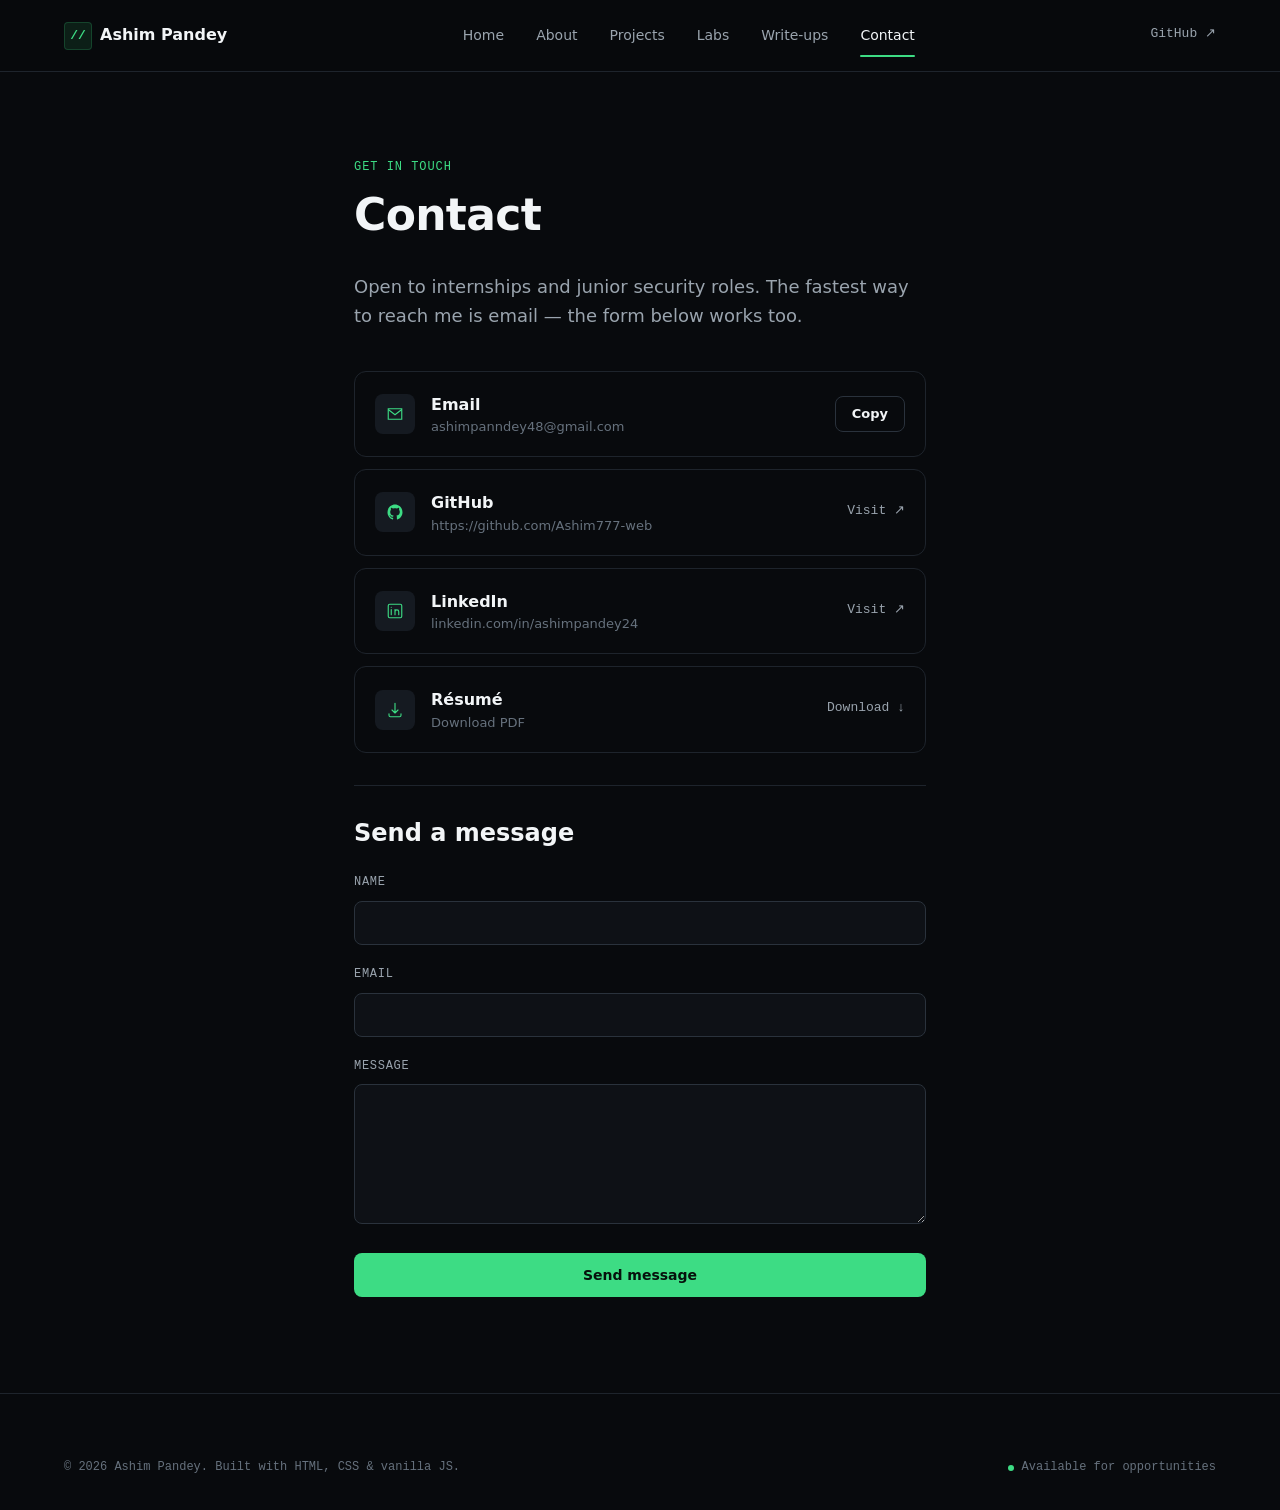
==== commit 2dd783c8: "Update contact.html" ====
--- a/contact.html
+++ b/contact.html
@@ -93,7 +93,7 @@
           </div>
           <div>
             <div style="font-weight:600;">LinkedIn</div>
-            <div class="caption">linkedin.com/in/yourusername</div>
+            <div class="caption">linkedin.com/in/ashimpandey24</div>
           </div>
         </div>
         <span class="icon-link">Visit ↗</span>
